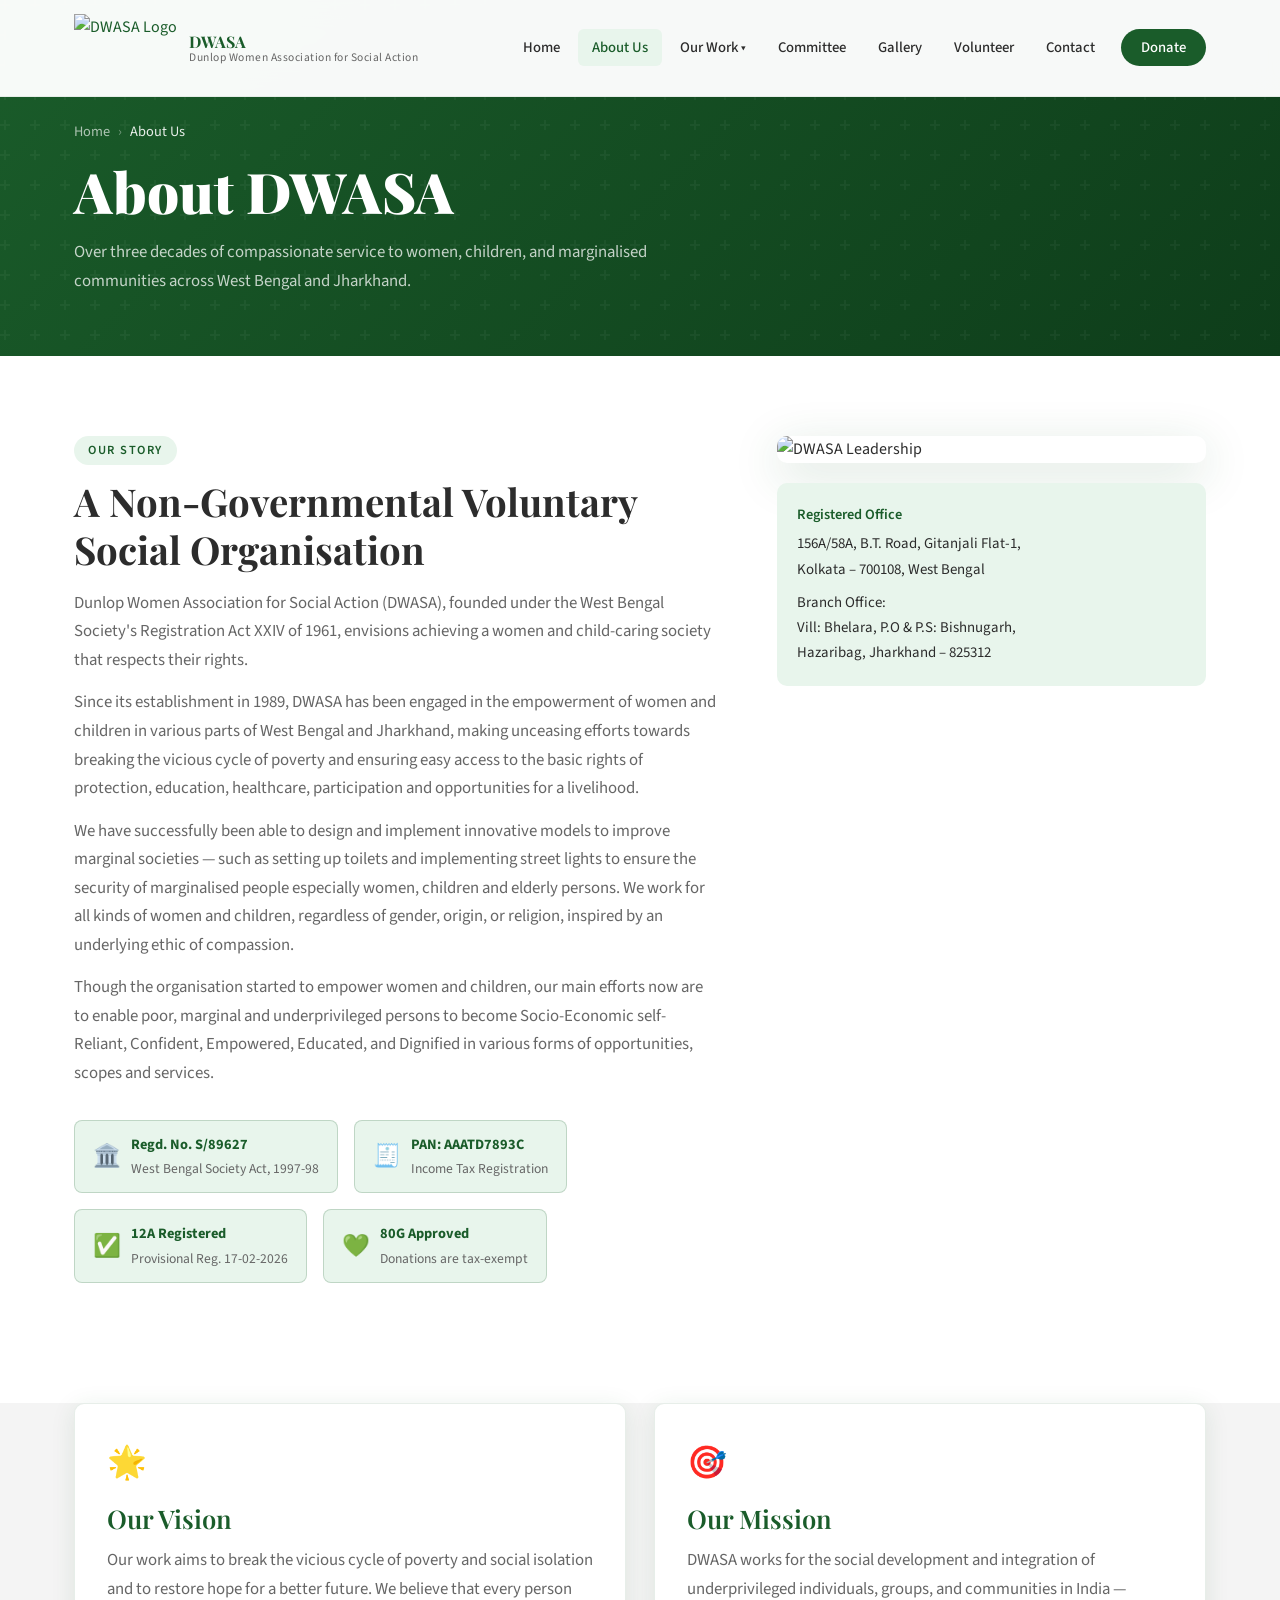
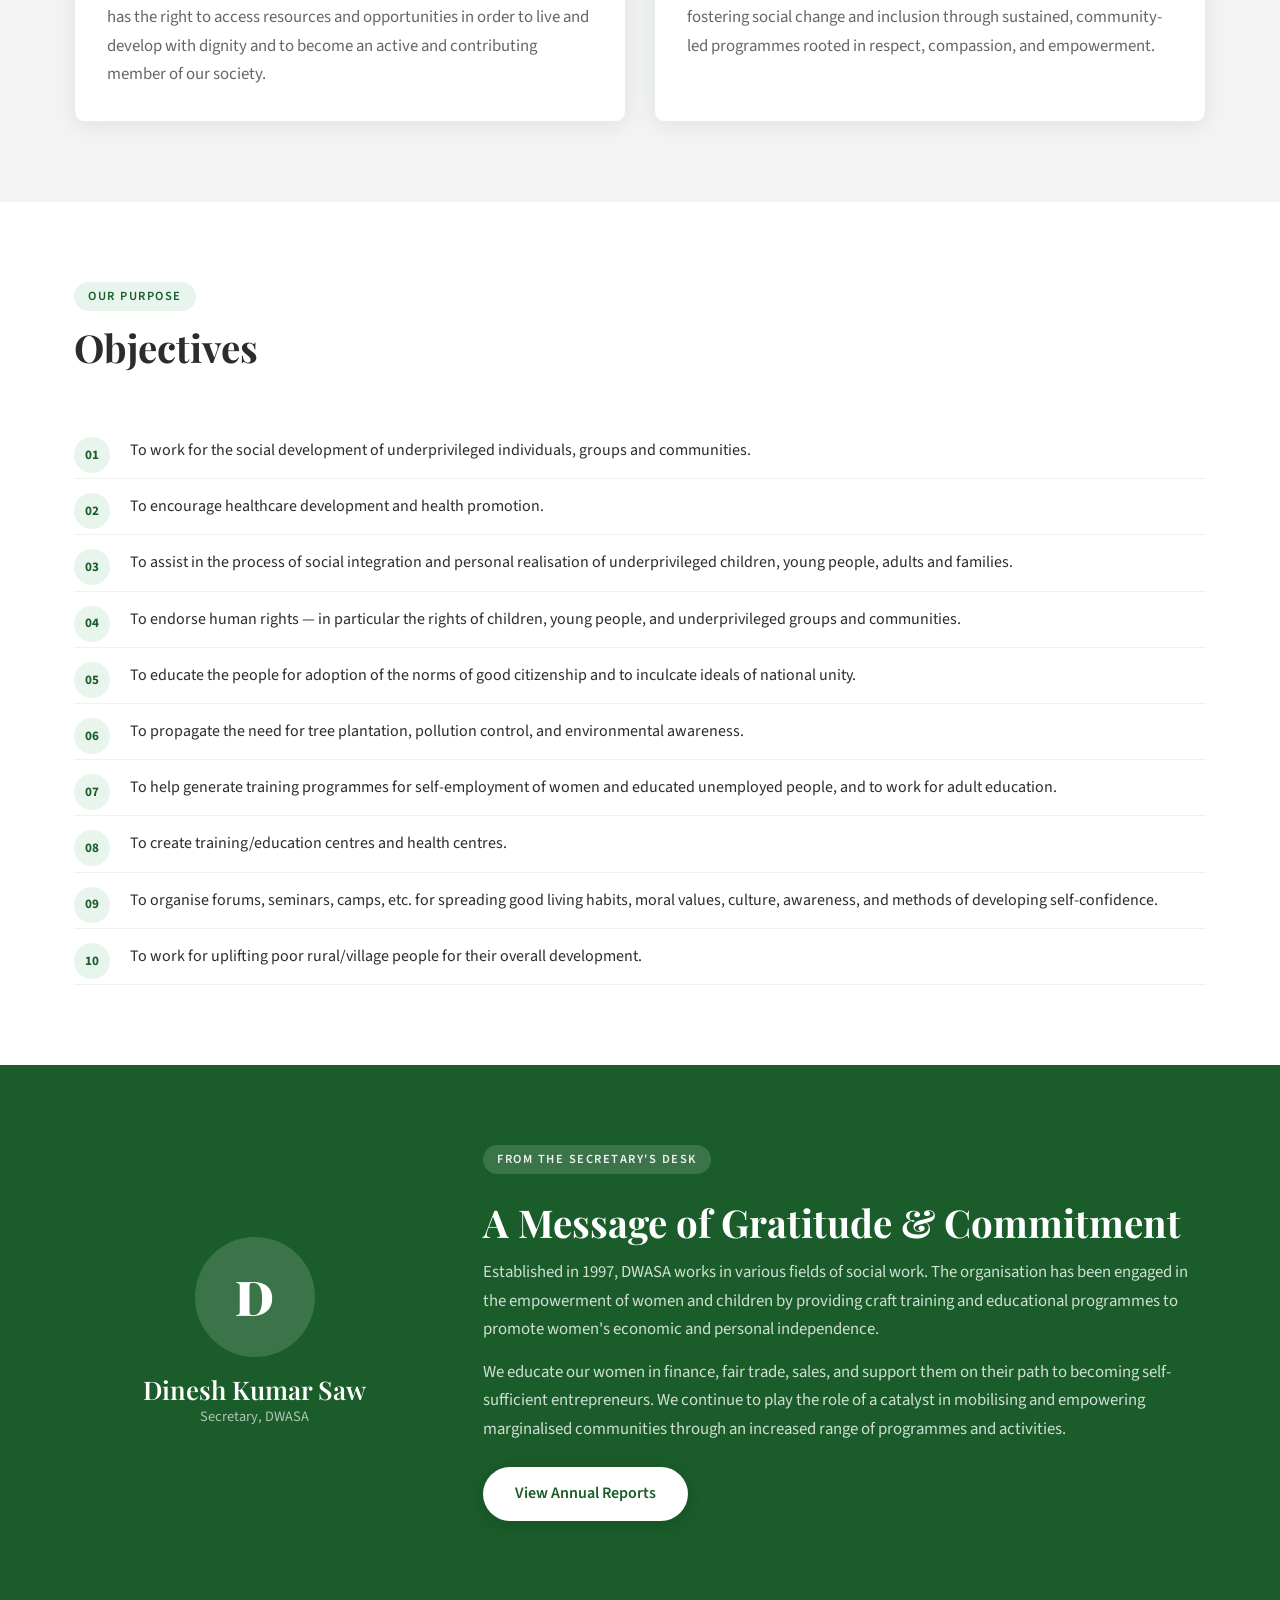
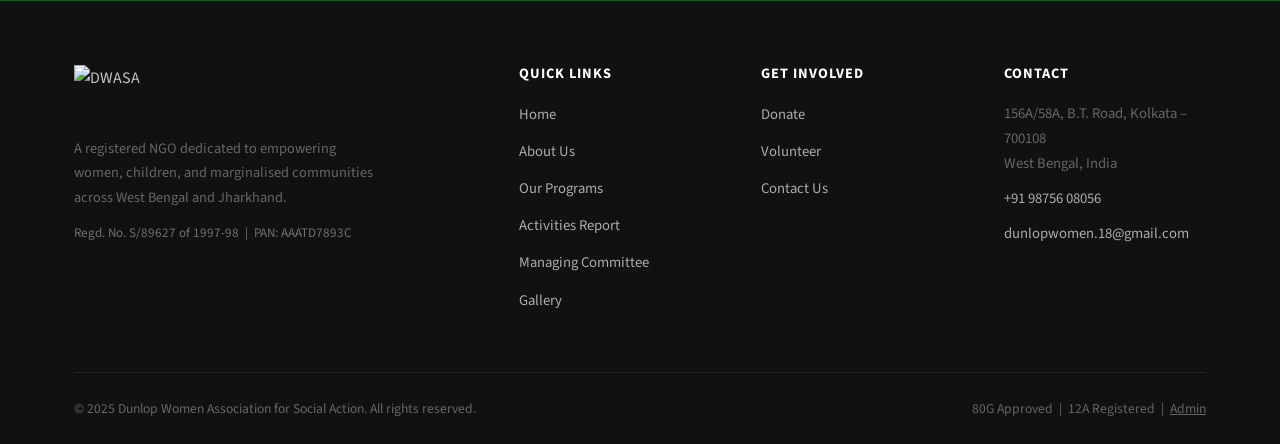
==== about.html @ 2b1acaa9 "Add files via upload" ====
<!DOCTYPE html>
<html lang="en">
<head>
<meta charset="UTF-8">
<meta name="viewport" content="width=device-width, initial-scale=1.0">
<title>About Us — DWASA</title>
<link rel="stylesheet" href="style.css">
<style>
.obj-list { list-style: none; counter-reset: obj; }
.obj-list li {
  counter-increment: obj;
  padding: 14px 0 14px 56px;
  position: relative;
  border-bottom: 1px solid rgba(26,92,42,0.08);
  font-size: 1rem;
  color: var(--charcoal);
}
.obj-list li::before {
  content: counter(obj, decimal-leading-zero);
  position: absolute; left: 0; top: 14px;
  width: 36px; height: 36px; border-radius: 50%;
  background: var(--green-light); color: var(--green-dark);
  display: flex; align-items: center; justify-content: center;
  font-weight: 700; font-size: 0.82rem;
}
.vision-mission-grid {
  display: grid; grid-template-columns: 1fr 1fr; gap: 28px;
  margin-top: 40px;
}
.vm-card {
  background: var(--white); border-radius: var(--radius);
  border: 1px solid rgba(26,92,42,0.1);
  padding: 32px;
  box-shadow: var(--shadow);
}
.vm-card h3 { color: var(--green-dark); margin-bottom: 12px; }
.registration-badges {
  display: flex; gap: 16px; flex-wrap: wrap; margin-top: 32px;
}
.badge {
  display: inline-flex; align-items: center; gap: 10px;
  background: var(--green-light);
  border: 1px solid rgba(26,92,42,0.2);
  border-radius: 8px;
  padding: 12px 18px;
}
.badge .icon { font-size: 1.4rem; }
.badge .text { font-size: 0.85rem; }
.badge .text strong { display: block; color: var(--green-dark); font-size: 0.9rem; }
.badge .text span { color: var(--gray); }
@media(max-width:700px){
  .vision-mission-grid { grid-template-columns: 1fr; }
}
</style>
</head>
<body>

<!-- NAVBAR -->
<nav class="navbar">
  <div class="nav-inner">
    <a href="index.html" class="nav-brand">
      <img src="images/logo.png" alt="DWASA Logo">
      <div class="nav-brand-text">
        <div class="name">DWASA</div>
        <div class="sub">Dunlop Women Association for Social Action</div>
      </div>
    </a>
    <ul class="nav-links">
      <li><a href="index.html">Home</a></li>
      <li><a href="about.html">About Us</a></li>
      <li class="nav-dropdown">
        <a href="programs.html">Our Work ▾</a>
        <div class="dropdown-menu">
          <a href="programs.html">All Programs</a>
          <a href="activities.html">Activities Report</a>
        </div>
      </li>
      <li><a href="committee.html">Committee</a></li>
      <li><a href="gallery.html">Gallery</a></li>
      <li><a href="volunteer.html">Volunteer</a></li>
      <li><a href="contact.html">Contact</a></li>
      <li><a href="donate.html" class="btn-nav">Donate</a></li>
    </ul>
    <div class="hamburger" id="hamburger"><span></span><span></span><span></span></div>
  </div>
</nav>

<!-- PAGE BANNER -->
<div class="page-banner">
  <div class="container">
    <div class="breadcrumb"><a href="index.html">Home</a><span>›</span><span style="color:rgba(255,255,255,0.9)">About Us</span></div>
    <h1 style="margin-top:12px;">About DWASA</h1>
    <p style="color:rgba(255,255,255,0.75);margin-top:10px;max-width:600px;">Over three decades of compassionate service to women, children, and marginalised communities across West Bengal and Jharkhand.</p>
  </div>
</div>

<!-- ABOUT CONTENT -->
<section class="section">
  <div class="container">
    <div style="display:grid;grid-template-columns:3fr 2fr;gap:60px;align-items:start;" class="mission-grid">
      <div>
        <div class="tag aos">Our Story</div>
        <h2 class="aos">A Non-Governmental Voluntary Social Organisation</h2>
        <p class="aos" style="margin-top:16px;">Dunlop Women Association for Social Action (DWASA), founded under the West Bengal Society's Registration Act XXIV of 1961, envisions achieving a women and child-caring society that respects their rights.</p>
        <p class="aos" style="margin-top:14px;">Since its establishment in 1989, DWASA has been engaged in the empowerment of women and children in various parts of West Bengal and Jharkhand, making unceasing efforts towards breaking the vicious cycle of poverty and ensuring easy access to the basic rights of protection, education, healthcare, participation and opportunities for a livelihood.</p>
        <p class="aos" style="margin-top:14px;">We have successfully been able to design and implement innovative models to improve marginal societies — such as setting up toilets and implementing street lights to ensure the security of marginalised people especially women, children and elderly persons. We work for all kinds of women and children, regardless of gender, origin, or religion, inspired by an underlying ethic of compassion.</p>
        <p class="aos" style="margin-top:14px;">Though the organisation started to empower women and children, our main efforts now are to enable poor, marginal and underprivileged persons to become Socio-Economic self-Reliant, Confident, Empowered, Educated, and Dignified in various forms of opportunities, scopes and services.</p>

        <div class="registration-badges">
          <div class="badge aos">
            <div class="icon">🏛️</div>
            <div class="text">
              <strong>Regd. No. S/89627</strong>
              <span>West Bengal Society Act, 1997-98</span>
            </div>
          </div>
          <div class="badge aos delay-1">
            <div class="icon">🧾</div>
            <div class="text">
              <strong>PAN: AAATD7893C</strong>
              <span>Income Tax Registration</span>
            </div>
          </div>
          <div class="badge aos delay-2">
            <div class="icon">✅</div>
            <div class="text">
              <strong>12A Registered</strong>
              <span>Provisional Reg. 17-02-2026</span>
            </div>
          </div>
          <div class="badge aos delay-3">
            <div class="icon">💚</div>
            <div class="text">
              <strong>80G Approved</strong>
              <span>Donations are tax-exempt</span>
            </div>
          </div>
        </div>
      </div>

      <div class="aos delay-2">
        <img src="images/img08.png" alt="DWASA Leadership" style="width:100%;border-radius:var(--radius);box-shadow:var(--shadow-lg);">
        <div style="background:var(--green-light);border-radius:var(--radius);padding:20px;margin-top:20px;">
          <p style="color:var(--green-dark);font-size:0.9rem;font-weight:600;margin-bottom:4px;">Registered Office</p>
          <p style="color:var(--charcoal);font-size:0.93rem;">156A/58A, B.T. Road, Gitanjali Flat-1,<br>Kolkata – 700108, West Bengal</p>
          <p style="margin-top:8px;color:var(--charcoal);font-size:0.93rem;">Branch Office:<br>Vill: Bhelara, P.O &amp; P.S: Bishnugarh,<br>Hazaribag, Jharkhand – 825312</p>
        </div>
      </div>
    </div>
  </div>
</section>

<!-- VISION & MISSION -->
<section class="section" style="background:var(--gray-light);padding-top:0;">
  <div class="container">
    <div class="vision-mission-grid">
      <div class="vm-card aos">
        <div style="font-size:2rem;margin-bottom:12px;">🌟</div>
        <h3>Our Vision</h3>
        <p>Our work aims to break the vicious cycle of poverty and social isolation and to restore hope for a better future. We believe that every person has the right to access resources and opportunities in order to live and develop with dignity and to become an active and contributing member of our society.</p>
      </div>
      <div class="vm-card aos delay-2">
        <div style="font-size:2rem;margin-bottom:12px;">🎯</div>
        <h3>Our Mission</h3>
        <p>DWASA works for the social development and integration of underprivileged individuals, groups, and communities in India — fostering social change and inclusion through sustained, community-led programmes rooted in respect, compassion, and empowerment.</p>
      </div>
    </div>
  </div>
</section>

<!-- OBJECTIVES -->
<section class="section">
  <div class="container">
    <div class="section-header">
      <div class="tag">Our Purpose</div>
      <h2>Objectives</h2>
    </div>
    <ul class="obj-list">
      <li class="aos">To work for the social development of underprivileged individuals, groups and communities.</li>
      <li class="aos delay-1">To encourage healthcare development and health promotion.</li>
      <li class="aos delay-2">To assist in the process of social integration and personal realisation of underprivileged children, young people, adults and families.</li>
      <li class="aos">To endorse human rights — in particular the rights of children, young people, and underprivileged groups and communities.</li>
      <li class="aos delay-1">To educate the people for adoption of the norms of good citizenship and to inculcate ideals of national unity.</li>
      <li class="aos delay-2">To propagate the need for tree plantation, pollution control, and environmental awareness.</li>
      <li class="aos">To help generate training programmes for self-employment of women and educated unemployed people, and to work for adult education.</li>
      <li class="aos delay-1">To create training/education centres and health centres.</li>
      <li class="aos delay-2">To organise forums, seminars, camps, etc. for spreading good living habits, moral values, culture, awareness, and methods of developing self-confidence.</li>
      <li class="aos">To work for uplifting poor rural/village people for their overall development.</li>
    </ul>
  </div>
</section>

<!-- SECRETARY MESSAGE -->
<section class="section" style="background:var(--green-dark);">
  <div class="container">
    <div style="display:grid;grid-template-columns:1fr 2fr;gap:48px;align-items:center;">
      <div class="aos" style="text-align:center;">
        <div style="width:120px;height:120px;border-radius:50%;background:rgba(255,255,255,0.15);display:flex;align-items:center;justify-content:center;margin:0 auto;font-family:'Playfair Display',serif;font-size:3rem;font-weight:900;color:var(--white);">D</div>
        <h3 style="color:var(--white);margin-top:16px;">Dinesh Kumar Saw</h3>
        <p style="color:rgba(255,255,255,0.65);font-size:0.9rem;">Secretary, DWASA</p>
      </div>
      <div class="aos delay-1">
        <div class="tag" style="background:rgba(255,255,255,0.15);color:rgba(255,255,255,0.9);">From the Secretary's Desk</div>
        <h2 style="color:var(--white);margin:12px 0;">A Message of Gratitude &amp; Commitment</h2>
        <p style="color:rgba(255,255,255,0.8);">Established in 1997, DWASA works in various fields of social work. The organisation has been engaged in the empowerment of women and children by providing craft training and educational programmes to promote women's economic and personal independence.</p>
        <p style="color:rgba(255,255,255,0.8);margin-top:14px;">We educate our women in finance, fair trade, sales, and support them on their path to becoming self-sufficient entrepreneurs. We continue to play the role of a catalyst in mobilising and empowering marginalised communities through an increased range of programmes and activities.</p>
        <a href="activities.html" class="btn btn-white" style="margin-top:24px;">View Annual Reports</a>
      </div>
    </div>
  </div>
</section>

<!-- FOOTER -->
<footer>
  <div class="container">
    <div class="footer-grid">
      <div class="footer-brand">
        <img src="images/logo.png" alt="DWASA">
        <p style="margin-top:12px;">A registered NGO dedicated to empowering women, children, and marginalised communities across West Bengal and Jharkhand.</p>
        <p style="margin-top:12px;font-size:0.82rem;color:rgba(255,255,255,0.4);">Regd. No. S/89627 of 1997-98 &nbsp;|&nbsp; PAN: AAATD7893C</p>
      </div>
      <div class="footer-col"><h4>Quick Links</h4><ul><li><a href="index.html">Home</a></li><li><a href="about.html">About Us</a></li><li><a href="programs.html">Our Programs</a></li><li><a href="activities.html">Activities Report</a></li><li><a href="committee.html">Managing Committee</a></li><li><a href="gallery.html">Gallery</a></li></ul></div>
      <div class="footer-col"><h4>Get Involved</h4><ul><li><a href="donate.html">Donate</a></li><li><a href="volunteer.html">Volunteer</a></li><li><a href="contact.html">Contact Us</a></li></ul></div>
      <div class="footer-col"><h4>Contact</h4><p>156A/58A, B.T. Road, Kolkata – 700108<br>West Bengal, India</p><p><a href="tel:9875608056">+91 98756 08056</a></p><p><a href="mailto:dunlopwomen.18@gmail.com">dunlopwomen.18@gmail.com</a></p></div>
    </div>
    <div class="footer-bottom"><p>© 2025 Dunlop Women Association for Social Action. All rights reserved.</p><p style="color:rgba(255,255,255,0.35);">80G Approved &nbsp;|&nbsp; 12A Registered &nbsp;|&nbsp; <a href="admin.html" style="color:rgba(255,255,255,0.35);text-decoration:underline;">Admin</a></p></div>
  </div>
</footer>

<div class="toast"></div>
<script src="main.js"></script>
<style>
@media(max-width:800px){ .mission-grid{grid-template-columns:1fr!important;} }
</style>
</body>
</html>
---- style.css ----
/* =============================================
   DWASA — Dunlop Women Association for Social Action
   Color Palette from Logo: Deep Green, White, Black
   ============================================= */

@import url('https://fonts.googleapis.com/css2?family=Playfair+Display:wght@400;600;700;900&family=Source+Sans+3:wght@300;400;500;600&display=swap');

:root {
  --green-dark:   #1a5c2a;
  --green-mid:    #2d8a47;
  --green-light:  #e8f5ec;
  --green-accent: #4caf6e;
  --black:        #111111;
  --charcoal:     #2c2c2c;
  --gray:         #666666;
  --gray-light:   #f4f4f4;
  --white:        #ffffff;
  --gold:         #c9a84c;
  --shadow:       0 4px 24px rgba(26,92,42,0.10);
  --shadow-lg:    0 12px 48px rgba(26,92,42,0.18);
  --radius:       10px;
  --transition:   all 0.35s cubic-bezier(0.4,0,0.2,1);
}

*, *::before, *::after { box-sizing: border-box; margin: 0; padding: 0; }

html { scroll-behavior: smooth; }

body {
  font-family: 'Source Sans 3', sans-serif;
  color: var(--charcoal);
  background: var(--white);
  line-height: 1.7;
  overflow-x: hidden;
}

/* ---- TYPOGRAPHY ---- */
h1,h2,h3,h4,h5 { font-family: 'Playfair Display', serif; line-height: 1.25; }
h1 { font-size: clamp(2rem, 5vw, 3.5rem); font-weight: 900; }
h2 { font-size: clamp(1.6rem, 3.5vw, 2.4rem); font-weight: 700; }
h3 { font-size: clamp(1.2rem, 2.5vw, 1.6rem); font-weight: 600; }
p  { font-size: 1.05rem; color: var(--gray); }

a { color: var(--green-dark); text-decoration: none; transition: var(--transition); }
a:hover { color: var(--green-mid); }

img { max-width: 100%; display: block; }

/* ---- UTILITY ---- */
.container { max-width: 1180px; margin: 0 auto; padding: 0 24px; }
.section    { padding: 80px 0; }
.section-sm { padding: 48px 0; }
.text-center { text-align: center; }
.text-white  { color: var(--white) !important; }

.tag {
  display: inline-block;
  background: var(--green-light);
  color: var(--green-dark);
  font-size: 0.78rem;
  font-weight: 600;
  letter-spacing: 1.5px;
  text-transform: uppercase;
  padding: 4px 14px;
  border-radius: 20px;
  margin-bottom: 12px;
}

/* ---- BUTTONS ---- */
.btn {
  display: inline-flex; align-items: center; gap: 8px;
  padding: 13px 32px;
  border-radius: 50px;
  font-family: 'Source Sans 3', sans-serif;
  font-size: 1rem; font-weight: 600;
  cursor: pointer; border: none;
  transition: var(--transition);
  text-decoration: none;
}
.btn-primary {
  background: var(--green-dark); color: var(--white);
  box-shadow: 0 4px 16px rgba(26,92,42,0.3);
}
.btn-primary:hover {
  background: var(--green-mid); color: var(--white);
  transform: translateY(-2px);
  box-shadow: 0 8px 24px rgba(26,92,42,0.4);
}
.btn-outline {
  background: transparent;
  border: 2px solid var(--green-dark);
  color: var(--green-dark);
}
.btn-outline:hover {
  background: var(--green-dark); color: var(--white);
  transform: translateY(-2px);
}
.btn-white {
  background: var(--white); color: var(--green-dark);
  box-shadow: 0 4px 16px rgba(0,0,0,0.12);
}
.btn-white:hover {
  background: var(--green-light); color: var(--green-dark);
  transform: translateY(-2px);
}
.btn-gold {
  background: var(--gold); color: var(--white);
  box-shadow: 0 4px 16px rgba(201,168,76,0.35);
}
.btn-gold:hover { filter: brightness(1.1); transform: translateY(-2px); }

/* ---- NAVBAR ---- */
.navbar {
  position: fixed; top: 0; left: 0; right: 0; z-index: 1000;
  background: rgba(255,255,255,0.97);
  backdrop-filter: blur(12px);
  border-bottom: 1px solid rgba(26,92,42,0.08);
  transition: var(--transition);
}
.navbar.scrolled {
  box-shadow: var(--shadow);
}
.nav-inner {
  display: flex; align-items: center;
  justify-content: space-between;
  padding: 14px 24px;
  max-width: 1180px; margin: 0 auto;
}
.nav-brand { display: flex; align-items: center; gap: 12px; text-decoration: none; }
.nav-brand img { height: 68px; width: auto; }
.nav-brand-text { line-height: 1.2; }
.nav-brand-text .name {
  font-family: 'Playfair Display', serif;
  font-size: 1rem; font-weight: 700;
  color: var(--green-dark);
}
.nav-brand-text .sub { font-size: 0.72rem; color: var(--gray); letter-spacing: 0.5px; }

.nav-links { display: flex; align-items: center; gap: 4px; list-style: none; }
.nav-links a {
  padding: 8px 14px; border-radius: 6px;
  font-size: 0.92rem; font-weight: 500; color: var(--charcoal);
  transition: var(--transition);
}
.nav-links a:hover, .nav-links a.active {
  background: var(--green-light); color: var(--green-dark);
}
.nav-links .btn-nav {
  background: var(--green-dark); color: var(--white) !important;
  padding: 8px 20px; border-radius: 50px;
  margin-left: 8px;
}
.nav-links .btn-nav:hover { background: var(--green-mid); }

/* Dropdown */
.nav-dropdown { position: relative; }
.dropdown-menu {
  display: none;
  position: absolute; top: calc(100% + 8px); left: 0;
  background: var(--white);
  border: 1px solid rgba(26,92,42,0.1);
  border-radius: var(--radius);
  box-shadow: var(--shadow-lg);
  min-width: 200px;
  padding: 8px 0;
  z-index: 100;
}
.nav-dropdown:hover .dropdown-menu { display: block; }
.dropdown-menu a {
  display: block; padding: 10px 18px;
  font-size: 0.9rem; color: var(--charcoal);
  border-radius: 0;
}
.dropdown-menu a:hover { background: var(--green-light); color: var(--green-dark); }

.hamburger {
  display: none; flex-direction: column; gap: 5px;
  cursor: pointer; padding: 4px;
}
.hamburger span {
  width: 24px; height: 2px;
  background: var(--green-dark); border-radius: 2px;
  transition: var(--transition);
}

/* ---- HERO ---- */
.hero {
  min-height: 100vh;
  background: linear-gradient(135deg, var(--green-dark) 0%, #0e3d1a 55%, #1a5c2a 100%);
  display: flex; align-items: center;
  position: relative; overflow: hidden;
  padding-top: 96px;
}
.hero::before {
  content: '';
  position: absolute; inset: 0;
  background: url("data:image/svg+xml,%3Csvg width='60' height='60' viewBox='0 0 60 60' xmlns='http://www.w3.org/2000/svg'%3E%3Cg fill='none' fill-rule='evenodd'%3E%3Cg fill='%23ffffff' fill-opacity='0.03'%3E%3Cpath d='M36 34v-4h-2v4h-4v2h4v4h2v-4h4v-2h-4zm0-30V0h-2v4h-4v2h4v4h2V6h4V4h-4zM6 34v-4H4v4H0v2h4v4h2v-4h4v-2H6zM6 4V0H4v4H0v2h4v4h2V6h4V4H6z'/%3E%3C/g%3E%3C/g%3E%3C/svg%3E");
}
.hero-content { position: relative; z-index: 2; max-width: 700px; }
.hero-tag {
  display: inline-flex; align-items: center; gap: 8px;
  background: rgba(255,255,255,0.12);
  border: 1px solid rgba(255,255,255,0.2);
  color: var(--white);
  padding: 6px 18px; border-radius: 50px;
  font-size: 0.82rem; font-weight: 600;
  letter-spacing: 1.5px; text-transform: uppercase;
  margin-bottom: 24px;
}
.hero h1 { color: var(--white); margin-bottom: 20px; }
.hero h1 span { color: var(--green-accent); }
.hero p { color: rgba(255,255,255,0.82); font-size: 1.15rem; margin-bottom: 36px; max-width: 540px; }
.hero-btns { display: flex; gap: 16px; flex-wrap: wrap; }
.hero-stats {
  display: flex; gap: 40px; flex-wrap: wrap;
  margin-top: 56px; padding-top: 40px;
  border-top: 1px solid rgba(255,255,255,0.15);
}
.hero-stat .num {
  font-family: 'Playfair Display', serif;
  font-size: 2.4rem; font-weight: 900;
  color: var(--white); line-height: 1;
}
.hero-stat .lbl { font-size: 0.85rem; color: rgba(255,255,255,0.65); margin-top: 4px; }

.hero-visual {
  position: absolute; right: 0; top: 0; bottom: 0;
  width: 45%;
  overflow: hidden;
}
.hero-visual img {
  width: 100%; height: 100%; object-fit: cover;
  opacity: 0.25;
  mix-blend-mode: luminosity;
}
.hero-visual::after {
  content: '';
  position: absolute; inset: 0;
  background: linear-gradient(to right, var(--green-dark) 0%, transparent 60%);
}

/* ---- PAGE BANNER ---- */
.page-banner {
  background: linear-gradient(135deg, var(--green-dark), #0e3d1a);
  padding: 120px 0 60px;
  position: relative; overflow: hidden;
}
.page-banner::before {
  content: '';
  position: absolute; inset: 0;
  background: url("data:image/svg+xml,%3Csvg width='60' height='60' viewBox='0 0 60 60' xmlns='http://www.w3.org/2000/svg'%3E%3Cg fill='none' fill-rule='evenodd'%3E%3Cg fill='%23ffffff' fill-opacity='0.04'%3E%3Cpath d='M36 34v-4h-2v4h-4v2h4v4h2v-4h4v-2h-4zm0-30V0h-2v4h-4v2h4v4h2V6h4V4h-4zM6 34v-4H4v4H0v2h4v4h2v-4h4v-2H6zM6 4V0H4v4H0v2h4v4h2V6h4V4H6z'/%3E%3C/g%3E%3C/g%3E%3C/svg%3E");
}
.page-banner .container { position: relative; z-index: 2; }
.page-banner h1 { color: var(--white); margin-bottom: 12px; }
.breadcrumb { display: flex; align-items: center; gap: 8px; }
.breadcrumb a { color: rgba(255,255,255,0.65); font-size: 0.9rem; }
.breadcrumb a:hover { color: var(--white); }
.breadcrumb span { color: rgba(255,255,255,0.4); font-size: 0.9rem; }

/* ---- SECTION HEADER ---- */
.section-header { margin-bottom: 52px; }
.section-header p { max-width: 600px; margin: 12px auto 0; font-size: 1.08rem; }
.section-header.left p { margin-left: 0; }

/* ---- CARDS ---- */
.card {
  background: var(--white);
  border-radius: var(--radius);
  box-shadow: var(--shadow);
  overflow: hidden;
  transition: var(--transition);
}
.card:hover { transform: translateY(-6px); box-shadow: var(--shadow-lg); }
.card-img { overflow: hidden; aspect-ratio: 16/10; }
.card-img img { width: 100%; height: 100%; object-fit: cover; transition: transform 0.5s ease; }
.card:hover .card-img img { transform: scale(1.05); }
.card-body { padding: 24px; }
.card-body h3 { margin-bottom: 10px; font-size: 1.2rem; }
.card-body p { font-size: 0.95rem; }

/* ---- PROGRAM CARD ---- */
.prog-card {
  background: var(--white); border-radius: var(--radius);
  border: 1px solid rgba(26,92,42,0.1);
  padding: 32px 28px;
  transition: var(--transition);
  position: relative; overflow: hidden;
}
.prog-card::before {
  content: '';
  position: absolute; top: 0; left: 0; right: 0;
  height: 4px;
  background: linear-gradient(90deg, var(--green-dark), var(--green-mid));
  transform: scaleX(0); transform-origin: left;
  transition: transform 0.4s ease;
}
.prog-card:hover::before { transform: scaleX(1); }
.prog-card:hover { box-shadow: var(--shadow-lg); transform: translateY(-4px); }
.prog-icon {
  width: 56px; height: 56px;
  background: var(--green-light);
  border-radius: 14px;
  display: flex; align-items: center; justify-content: center;
  font-size: 1.6rem;
  margin-bottom: 20px;
}
.prog-card h3 { font-size: 1.15rem; margin-bottom: 10px; color: var(--black); }
.prog-card p { font-size: 0.93rem; }

/* ---- STATS STRIP ---- */
.stats-strip {
  background: linear-gradient(135deg, var(--green-dark), var(--green-mid));
  padding: 56px 0;
}
.stats-grid {
  display: grid; grid-template-columns: repeat(auto-fit, minmax(160px, 1fr));
  gap: 40px; text-align: center;
}
.stat-item .number {
  font-family: 'Playfair Display', serif;
  font-size: 3rem; font-weight: 900;
  color: var(--white); line-height: 1;
}
.stat-item .label { color: rgba(255,255,255,0.75); font-size: 0.9rem; margin-top: 6px; }

/* ---- GRIDS ---- */
.grid-2 { display: grid; grid-template-columns: repeat(2, 1fr); gap: 32px; }
.grid-3 { display: grid; grid-template-columns: repeat(3, 1fr); gap: 28px; }
.grid-4 { display: grid; grid-template-columns: repeat(4, 1fr); gap: 24px; }
.grid-auto { display: grid; grid-template-columns: repeat(auto-fit, minmax(280px, 1fr)); gap: 28px; }

/* ---- GALLERY GRID ---- */
.gallery-grid {
  columns: 3; column-gap: 16px;
}
.gallery-item {
  break-inside: avoid;
  margin-bottom: 16px;
  border-radius: var(--radius);
  overflow: hidden;
  cursor: pointer;
  position: relative;
}
.gallery-item img {
  width: 100%; display: block;
  transition: transform 0.4s ease;
}
.gallery-item:hover img { transform: scale(1.04); }
.gallery-overlay {
  position: absolute; inset: 0;
  background: rgba(26,92,42,0.6);
  display: flex; align-items: center; justify-content: center;
  opacity: 0; transition: opacity 0.3s;
  font-size: 2rem; color: var(--white);
}
.gallery-item:hover .gallery-overlay { opacity: 1; }

/* ---- LIGHTBOX ---- */
.lightbox {
  display: none;
  position: fixed; inset: 0; z-index: 9999;
  background: rgba(0,0,0,0.92);
  align-items: center; justify-content: center;
}
.lightbox.active { display: flex; }
.lightbox img { max-width: 90vw; max-height: 88vh; border-radius: 8px; }
.lb-close {
  position: absolute; top: 20px; right: 28px;
  color: var(--white); font-size: 2.4rem;
  cursor: pointer; line-height: 1;
  transition: var(--transition);
}
.lb-close:hover { color: var(--green-accent); }
.lb-prev, .lb-next {
  position: absolute; top: 50%; transform: translateY(-50%);
  color: var(--white); font-size: 2rem;
  cursor: pointer; padding: 16px;
  background: rgba(255,255,255,0.1);
  border-radius: 50%; border: none;
  transition: var(--transition);
}
.lb-prev { left: 24px; }
.lb-next { right: 24px; }
.lb-prev:hover, .lb-next:hover { background: var(--green-dark); }

/* ---- FORMS ---- */
.form-group { margin-bottom: 22px; }
.form-group label {
  display: block; font-size: 0.9rem; font-weight: 600;
  color: var(--charcoal); margin-bottom: 7px;
}
.form-group input,
.form-group textarea,
.form-group select {
  width: 100%; padding: 12px 16px;
  border: 1.5px solid #dde8df;
  border-radius: 8px;
  font-family: 'Source Sans 3', sans-serif;
  font-size: 1rem; color: var(--charcoal);
  background: var(--white);
  transition: border-color 0.25s;
  outline: none;
}
.form-group input:focus,
.form-group textarea:focus,
.form-group select:focus {
  border-color: var(--green-mid);
  box-shadow: 0 0 0 3px rgba(45,138,71,0.12);
}
.form-group textarea { min-height: 130px; resize: vertical; }

/* ---- QUOTE / HIGHLIGHT ---- */
.highlight-box {
  background: var(--green-light);
  border-left: 4px solid var(--green-dark);
  padding: 24px 28px; border-radius: 0 var(--radius) var(--radius) 0;
  margin: 32px 0;
}
.highlight-box p { color: var(--charcoal); font-size: 1.05rem; font-style: italic; }

/* ---- COMMITTEE CARD ---- */
.member-card {
  background: var(--white);
  border: 1px solid rgba(26,92,42,0.1);
  border-radius: var(--radius);
  padding: 28px 24px;
  text-align: center;
  transition: var(--transition);
}
.member-card:hover { box-shadow: var(--shadow-lg); transform: translateY(-4px); }
.member-avatar {
  width: 80px; height: 80px;
  border-radius: 50%;
  background: var(--green-light);
  display: flex; align-items: center; justify-content: center;
  font-family: 'Playfair Display', serif;
  font-size: 1.8rem; font-weight: 700;
  color: var(--green-dark);
  margin: 0 auto 16px;
  border: 3px solid var(--green-accent);
}
.member-card .role {
  display: inline-block;
  background: var(--green-light); color: var(--green-dark);
  font-size: 0.78rem; font-weight: 600;
  text-transform: uppercase; letter-spacing: 1px;
  padding: 3px 12px; border-radius: 20px;
  margin-bottom: 12px;
}
.member-card h3 { font-size: 1.1rem; margin-bottom: 4px; }
.member-card .info { font-size: 0.88rem; color: var(--gray); line-height: 1.8; }
.member-card .contact a { color: var(--green-dark); font-size: 0.88rem; }

/* ---- DONATE ---- */
.donate-card {
  background: var(--white);
  border: 1px solid rgba(26,92,42,0.12);
  border-radius: 16px; padding: 36px;
  box-shadow: var(--shadow);
}
.bank-detail { display: flex; gap: 12px; padding: 12px 0; border-bottom: 1px solid #eef3ef; }
.bank-detail:last-child { border-bottom: none; }
.bank-detail .key { font-weight: 600; min-width: 160px; color: var(--charcoal); font-size: 0.95rem; }
.bank-detail .val { color: var(--gray); font-size: 0.95rem; }
.copy-btn {
  background: none; border: 1px solid var(--green-mid);
  color: var(--green-mid); padding: 2px 10px;
  border-radius: 4px; cursor: pointer; font-size: 0.8rem;
  transition: var(--transition); margin-left: auto;
}
.copy-btn:hover { background: var(--green-dark); color: var(--white); border-color: var(--green-dark); }

/* ---- ACCORDION ---- */
.accordion-item {
  border: 1px solid rgba(26,92,42,0.1);
  border-radius: var(--radius);
  margin-bottom: 12px;
  overflow: hidden;
}
.accordion-header {
  padding: 18px 24px;
  background: var(--white);
  cursor: pointer;
  display: flex; align-items: center; justify-content: space-between;
  font-weight: 600; color: var(--charcoal);
  transition: background 0.25s;
}
.accordion-header:hover { background: var(--green-light); }
.accordion-header.open { background: var(--green-light); color: var(--green-dark); }
.accordion-icon { font-size: 1.2rem; transition: transform 0.3s; }
.accordion-header.open .accordion-icon { transform: rotate(45deg); }
.accordion-body { display: none; padding: 0 24px 20px; }
.accordion-body.open { display: block; }
.accordion-body p { font-size: 0.97rem; }

/* ---- TOAST NOTIFICATION ---- */
.toast {
  position: fixed; bottom: 28px; right: 28px; z-index: 9999;
  background: var(--green-dark); color: var(--white);
  padding: 14px 24px; border-radius: 8px;
  font-size: 0.95rem; font-weight: 500;
  box-shadow: var(--shadow-lg);
  transform: translateY(80px); opacity: 0;
  transition: all 0.4s cubic-bezier(0.4,0,0.2,1);
}
.toast.show { transform: translateY(0); opacity: 1; }

/* ---- FOOTER ---- */
footer {
  background: var(--black);
  color: rgba(255,255,255,0.75);
  padding: 64px 0 0;
}
.footer-grid { display: grid; grid-template-columns: 2fr 1fr 1fr 1fr; gap: 40px; }
.footer-brand img { height: 56px; margin-bottom: 16px; }
.footer-brand p { font-size: 0.9rem; line-height: 1.7; max-width: 300px; }
.footer-col h4 {
  color: var(--white); font-family: 'Source Sans 3', sans-serif;
  font-size: 0.9rem; font-weight: 700; letter-spacing: 1px;
  text-transform: uppercase; margin-bottom: 18px;
}
.footer-col ul { list-style: none; }
.footer-col ul li { margin-bottom: 10px; }
.footer-col ul a { color: rgba(255,255,255,0.65); font-size: 0.92rem; transition: var(--transition); }
.footer-col ul a:hover { color: var(--green-accent); padding-left: 4px; }
.footer-col p { font-size: 0.92rem; margin-bottom: 10px; }
.footer-col p a { color: rgba(255,255,255,0.65); }
.footer-col p a:hover { color: var(--green-accent); }
.footer-bottom {
  border-top: 1px solid rgba(255,255,255,0.08);
  margin-top: 48px; padding: 24px 0;
  display: flex; align-items: center; justify-content: space-between;
  flex-wrap: wrap; gap: 12px;
}
.footer-bottom p { font-size: 0.85rem; }

/* ---- ANIMATE ON SCROLL ---- */
.aos { opacity: 0; transform: translateY(30px); transition: opacity 0.7s ease, transform 0.7s ease; }
.aos.delay-1 { transition-delay: 0.1s; }
.aos.delay-2 { transition-delay: 0.2s; }
.aos.delay-3 { transition-delay: 0.3s; }
.aos.delay-4 { transition-delay: 0.4s; }
.aos.visible { opacity: 1; transform: translateY(0); }

/* ---- MOBILE ---- */
@media (max-width: 900px) {
  .nav-links { display: none; flex-direction: column; align-items: flex-start; gap: 0;
    position: absolute; top: 100%; left: 0; right: 0;
    background: var(--white); border-bottom: 1px solid rgba(26,92,42,0.1);
    padding: 12px 24px;
    box-shadow: 0 8px 24px rgba(0,0,0,0.1);
  }
  .nav-links.open { display: flex; }
  .nav-links a { padding: 10px 0; width: 100%; border-radius: 0; }
  .nav-links .btn-nav { margin-left: 0; margin-top: 8px; }
  .hamburger { display: flex; }
  .dropdown-menu { position: static; box-shadow: none; border: none; padding-left: 16px; }
  .nav-dropdown:hover .dropdown-menu { display: none; }
  .nav-dropdown.open .dropdown-menu { display: block; }
  .hero-visual { display: none; }
  .grid-2, .grid-3, .grid-4 { grid-template-columns: 1fr; }
  .footer-grid { grid-template-columns: 1fr 1fr; }
  .gallery-grid { columns: 2; }
  .hero-stats { gap: 24px; }
}
@media (max-width: 560px) {
  .gallery-grid { columns: 1; }
  .footer-grid { grid-template-columns: 1fr; }
  .hero-btns { flex-direction: column; }
  .stats-grid { grid-template-columns: repeat(2, 1fr); }
  .page-banner { padding: 100px 0 40px; }
}
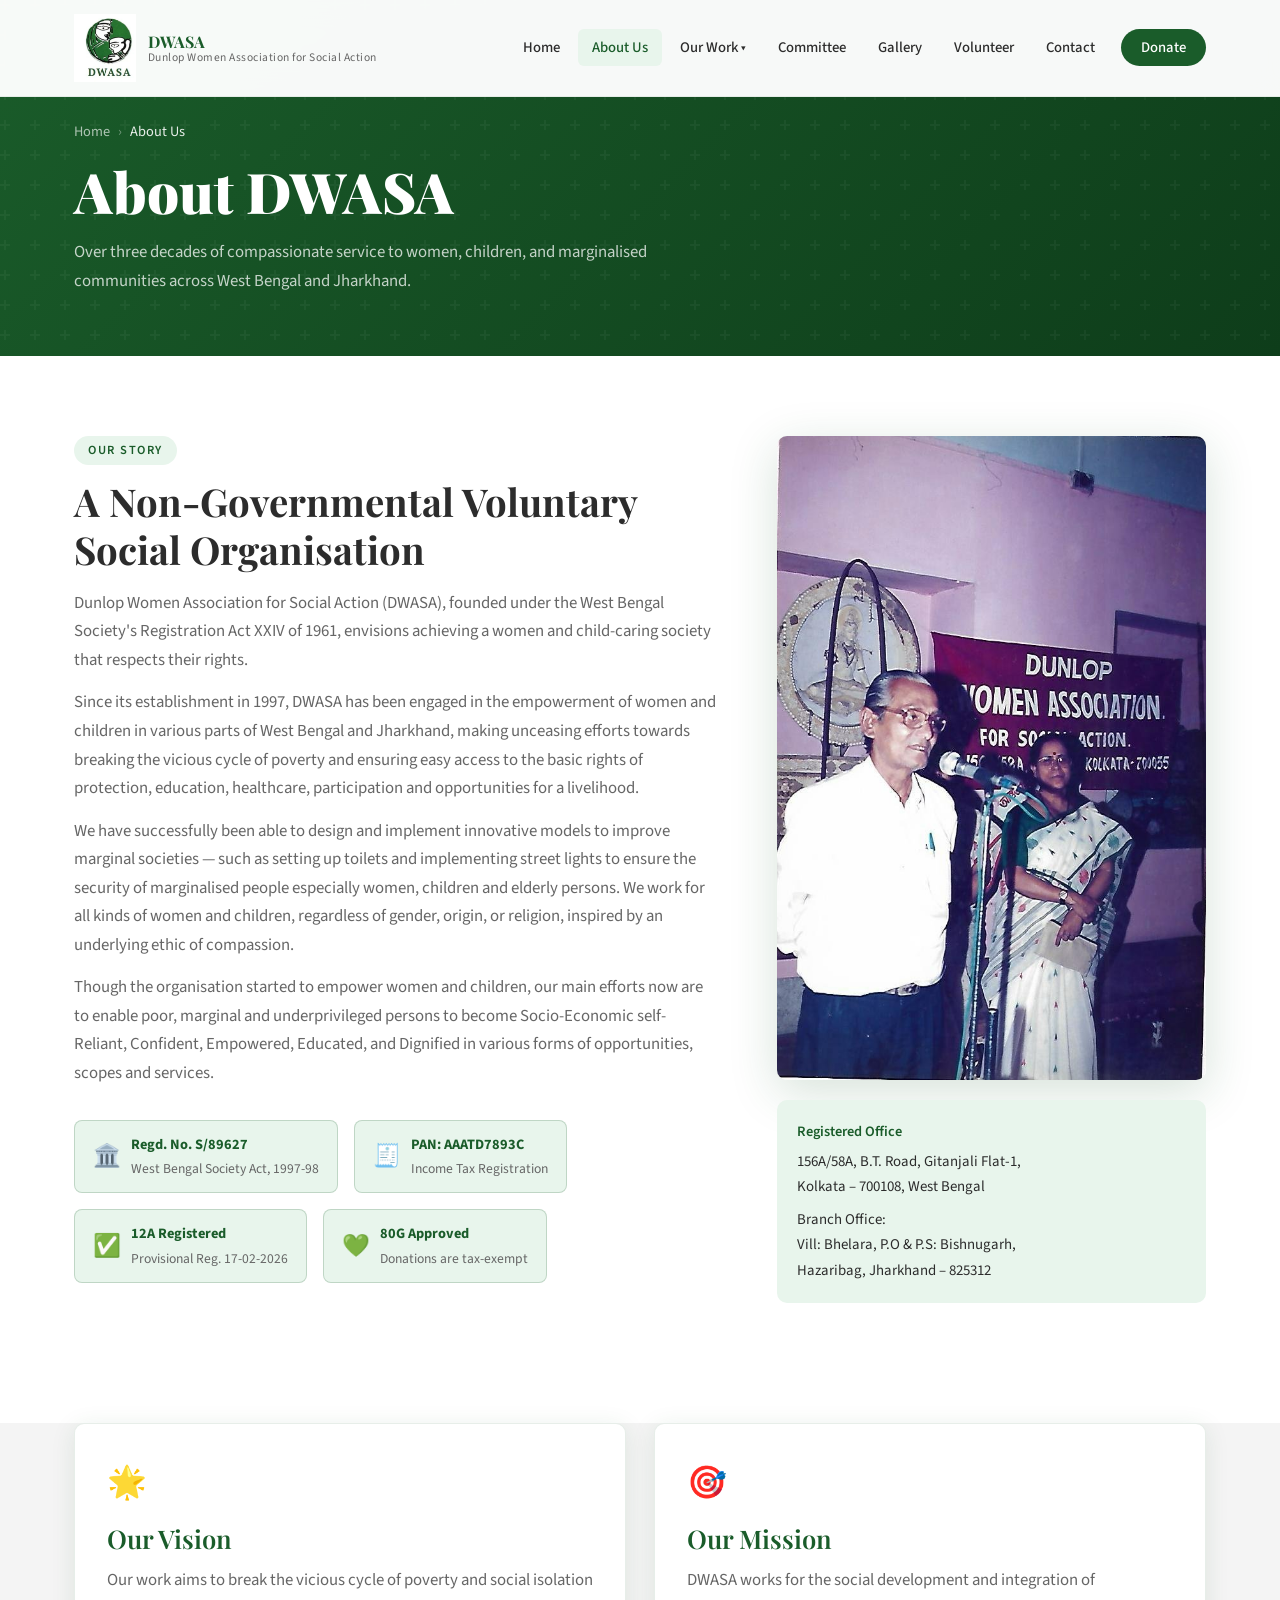
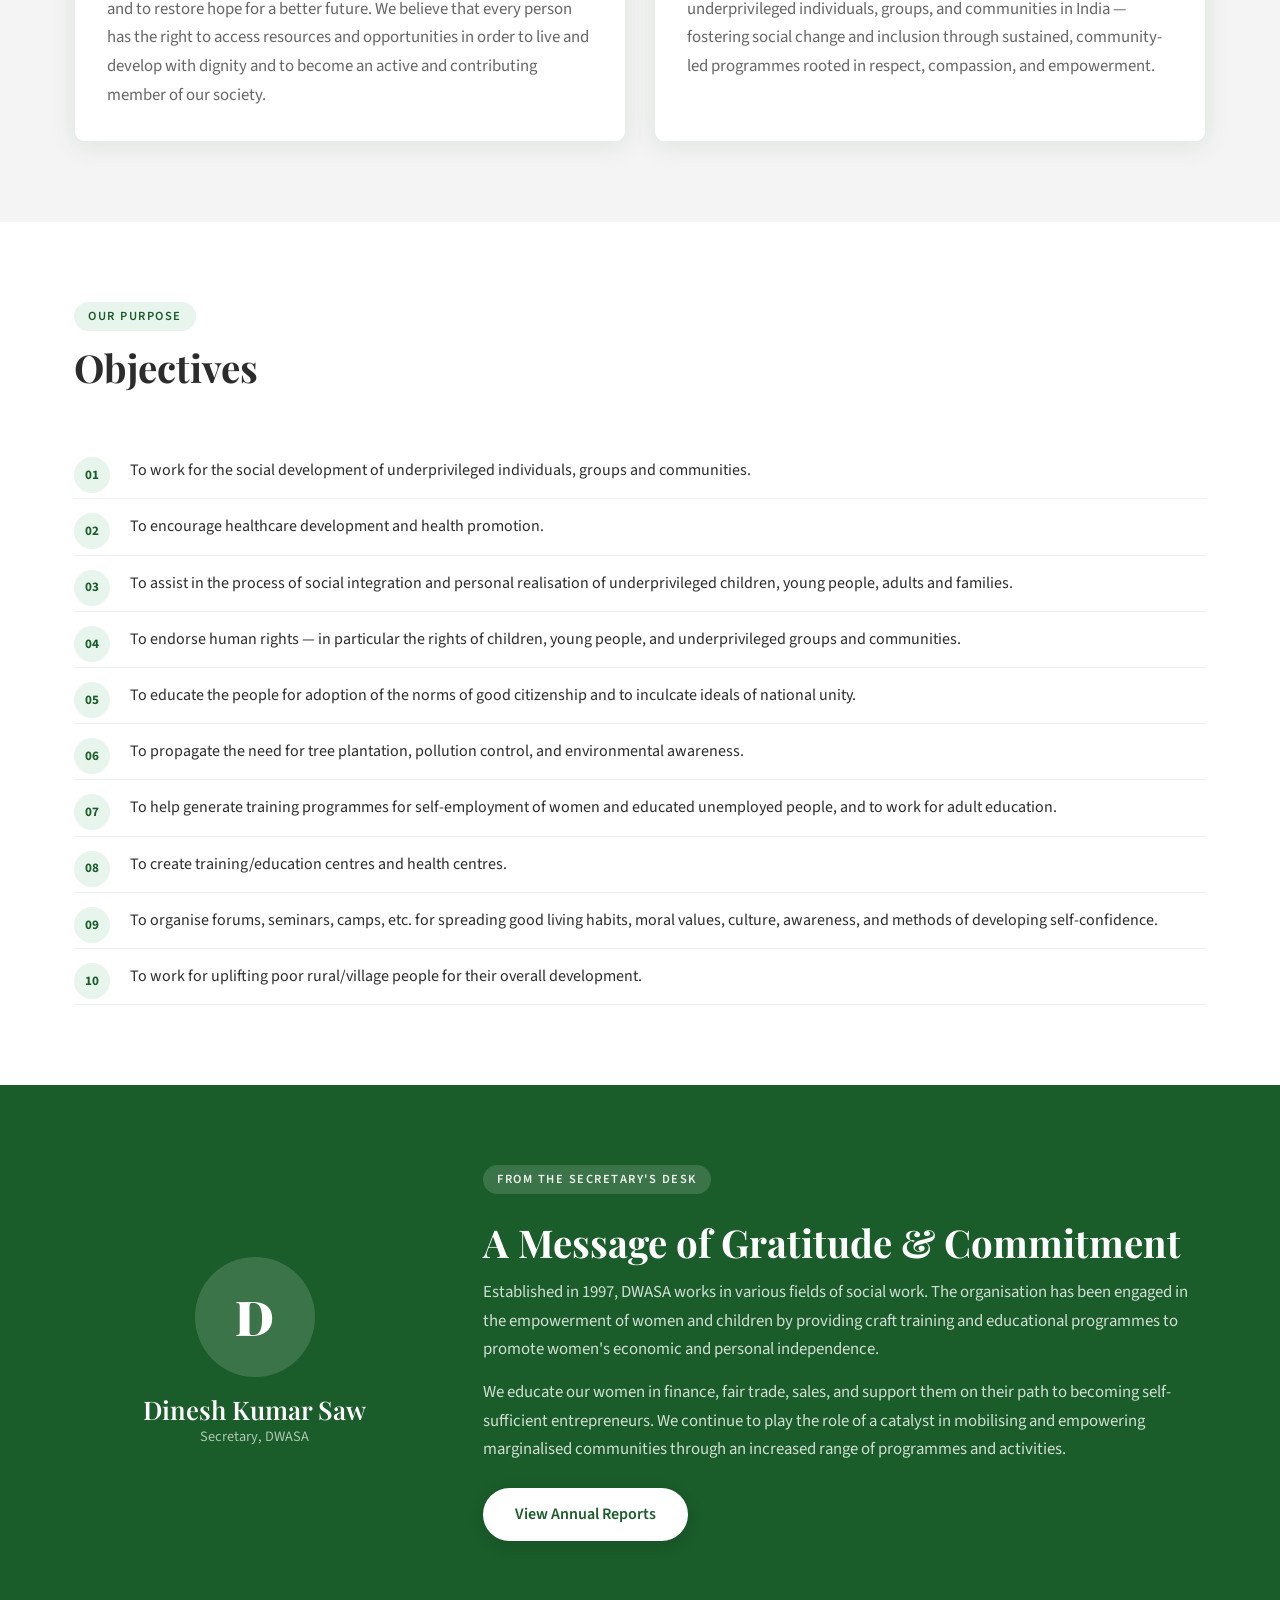
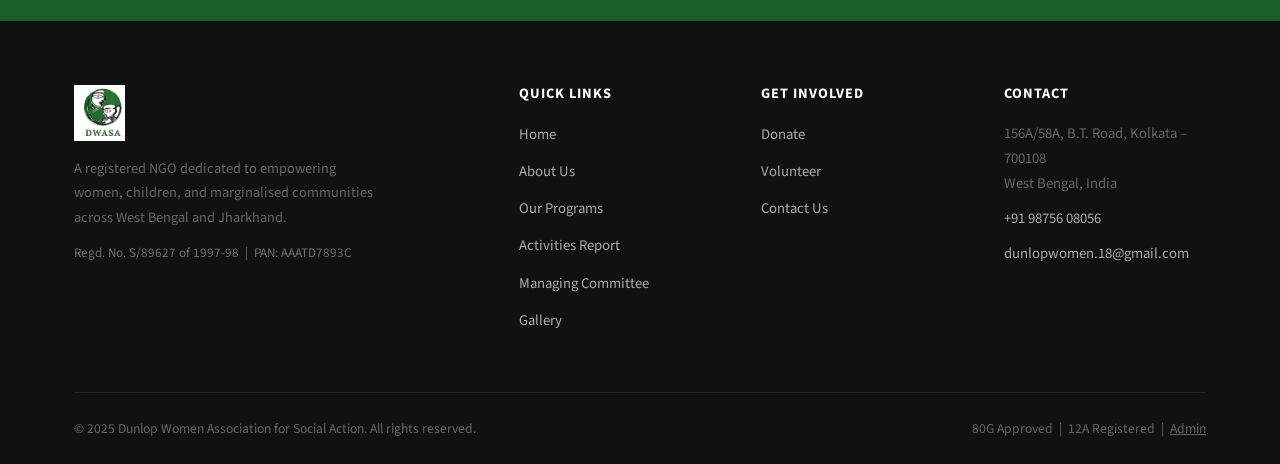
==== commit ae7cca78: "Update about.html" ====
--- a/about.html
+++ b/about.html
@@ -102,7 +102,7 @@
         <div class="tag aos">Our Story</div>
         <h2 class="aos">A Non-Governmental Voluntary Social Organisation</h2>
         <p class="aos" style="margin-top:16px;">Dunlop Women Association for Social Action (DWASA), founded under the West Bengal Society's Registration Act XXIV of 1961, envisions achieving a women and child-caring society that respects their rights.</p>
-        <p class="aos" style="margin-top:14px;">Since its establishment in 1989, DWASA has been engaged in the empowerment of women and children in various parts of West Bengal and Jharkhand, making unceasing efforts towards breaking the vicious cycle of poverty and ensuring easy access to the basic rights of protection, education, healthcare, participation and opportunities for a livelihood.</p>
+        <p class="aos" style="margin-top:14px;">Since its establishment in 1997, DWASA has been engaged in the empowerment of women and children in various parts of West Bengal and Jharkhand, making unceasing efforts towards breaking the vicious cycle of poverty and ensuring easy access to the basic rights of protection, education, healthcare, participation and opportunities for a livelihood.</p>
         <p class="aos" style="margin-top:14px;">We have successfully been able to design and implement innovative models to improve marginal societies — such as setting up toilets and implementing street lights to ensure the security of marginalised people especially women, children and elderly persons. We work for all kinds of women and children, regardless of gender, origin, or religion, inspired by an underlying ethic of compassion.</p>
         <p class="aos" style="margin-top:14px;">Though the organisation started to empower women and children, our main efforts now are to enable poor, marginal and underprivileged persons to become Socio-Economic self-Reliant, Confident, Empowered, Educated, and Dignified in various forms of opportunities, scopes and services.</p>
 
